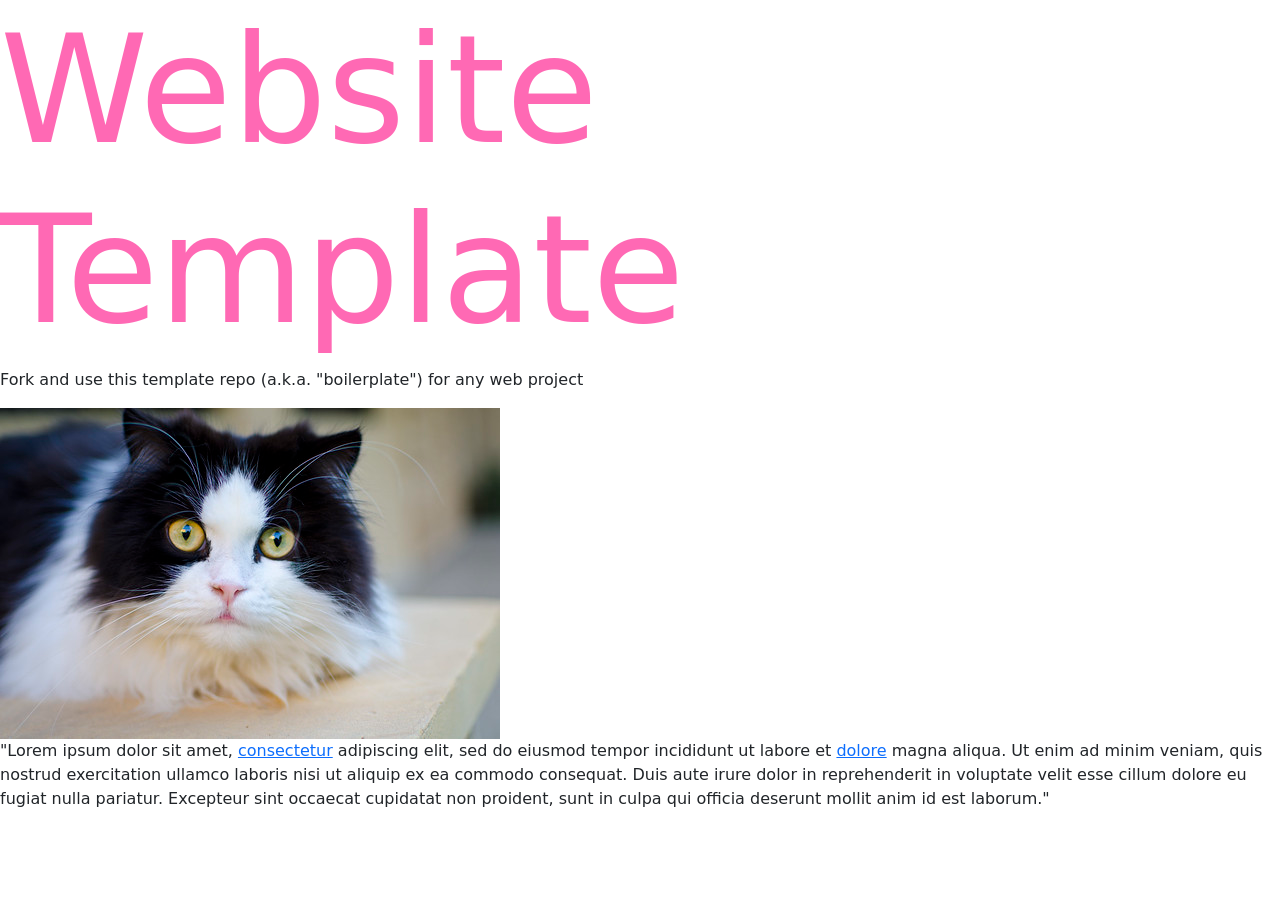
==== index.html @ 08fa93db "Update index.html" ====
<!doctype html>
<html lang="en">
<head>
	<meta charset="utf-8">
	<title>Website Template</title>
	<meta name="viewport" content="width=device-width,initial-scale=1">
	<link href="https://cdn.jsdelivr.net/npm/bootstrap@5.3.8/dist/css/bootstrap.min.css" rel="stylesheet">
	<link rel="stylesheet" href="./assets/css/styles.css">
</head>
<body>

	<h1>Website Template</h1>
	<p>Fork and use this template repo (a.k.a. "boilerplate") for any web project</p>
	<img src="assets/img/cat.jpg" alt="">
	<p>"Lorem ipsum dolor sit amet, <a href="01.html">consectetur</a> adipiscing elit, sed do eiusmod tempor incididunt ut labore et <a href="02.html"> dolore</a> magna aliqua. Ut enim ad minim veniam, quis nostrud exercitation ullamco laboris nisi ut aliquip ex ea commodo consequat. Duis aute irure dolor in reprehenderit in voluptate velit esse cillum dolore eu fugiat nulla pariatur. Excepteur sint occaecat cupidatat non proident, sunt in culpa qui officia deserunt mollit anim id est laborum."</p>

	<script src="https://cdn.jsdelivr.net/npm/bootstrap@5.3.8/dist/js/bootstrap.bundle.min.js"></script>
	<script src="./assets/js/main.js"></script>
</body>
</html>
---- assets/css/styles.css ----
/* styles.css */

h1 {
	font-size: 150px;
	color: hotpink;
}
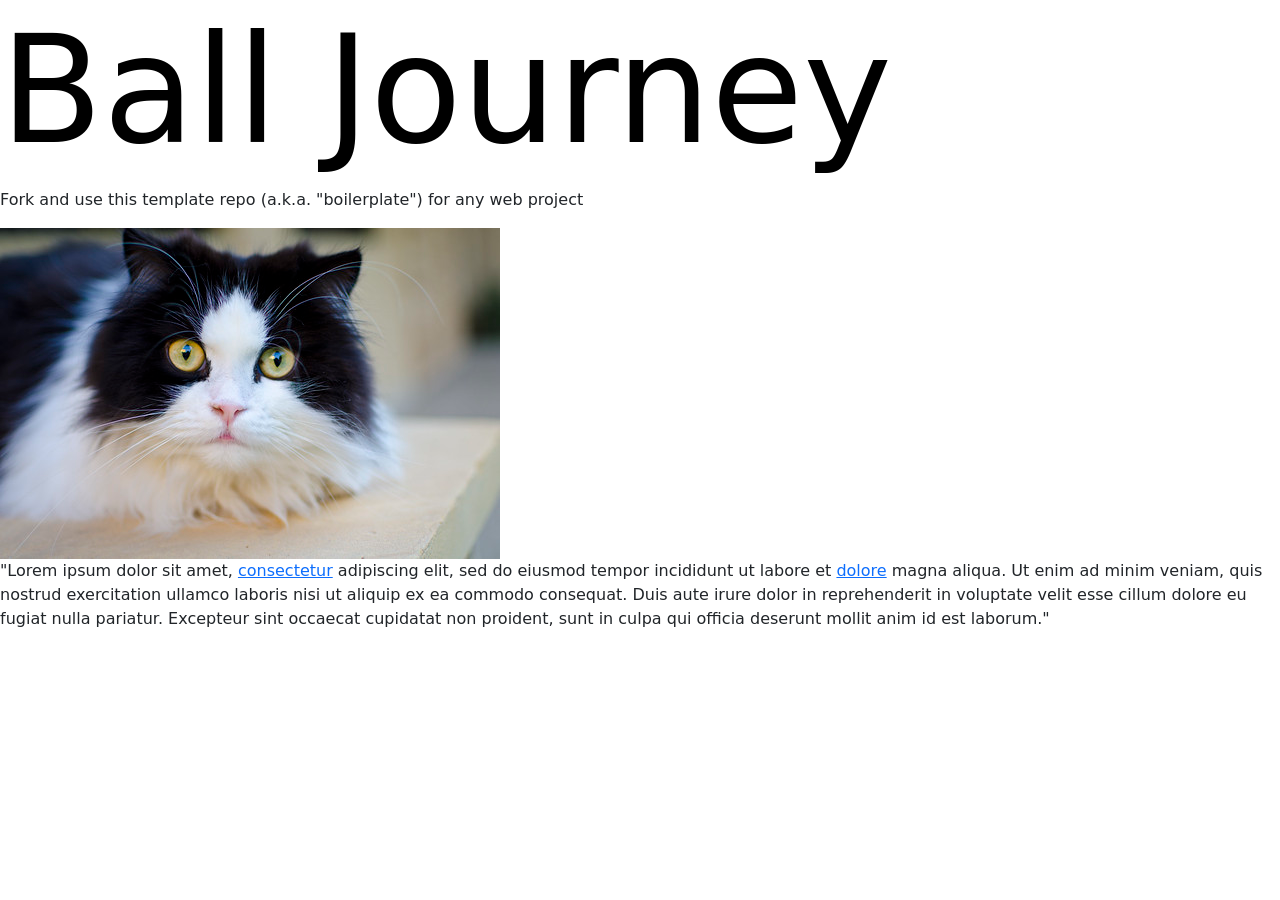
==== commit a8399962: "Update index.html" ====
--- a/index.html
+++ b/index.html
@@ -9,10 +9,10 @@
 </head>
 <body>
 
-	<h1>Website Template</h1>
+	<h1>Ball Journey</h1>
 	<p>Fork and use this template repo (a.k.a. "boilerplate") for any web project</p>
 	<img src="assets/img/cat.jpg" alt="">
-	<p>"Lorem ipsum dolor sit amet, <a href="01.html">consectetur</a> adipiscing elit, sed do eiusmod tempor incididunt ut labore et <a href="02.html"> dolore</a> magna aliqua. Ut enim ad minim veniam, quis nostrud exercitation ullamco laboris nisi ut aliquip ex ea commodo consequat. Duis aute irure dolor in reprehenderit in voluptate velit esse cillum dolore eu fugiat nulla pariatur. Excepteur sint occaecat cupidatat non proident, sunt in culpa qui officia deserunt mollit anim id est laborum."</p>
+	<p>"Lorem ipsum dolor sit amet, <a href="01.html">consectetur</a> adipiscing elit, sed do eiusmod tempor incididunt ut labore et <a href="02.html">dolore</a> magna aliqua. Ut enim ad minim veniam, quis nostrud exercitation ullamco laboris nisi ut aliquip ex ea commodo consequat. Duis aute irure dolor in reprehenderit in voluptate velit esse cillum dolore eu fugiat nulla pariatur. Excepteur sint occaecat cupidatat non proident, sunt in culpa qui officia deserunt mollit anim id est laborum."</p>
 
 	<script src="https://cdn.jsdelivr.net/npm/bootstrap@5.3.8/dist/js/bootstrap.bundle.min.js"></script>
 	<script src="./assets/js/main.js"></script>
--- a/assets/css/styles.css
+++ b/assets/css/styles.css
@@ -2,5 +2,5 @@
 
 h1 {
 	font-size: 150px;
-	color: hotpink;
+	color: black;
 }
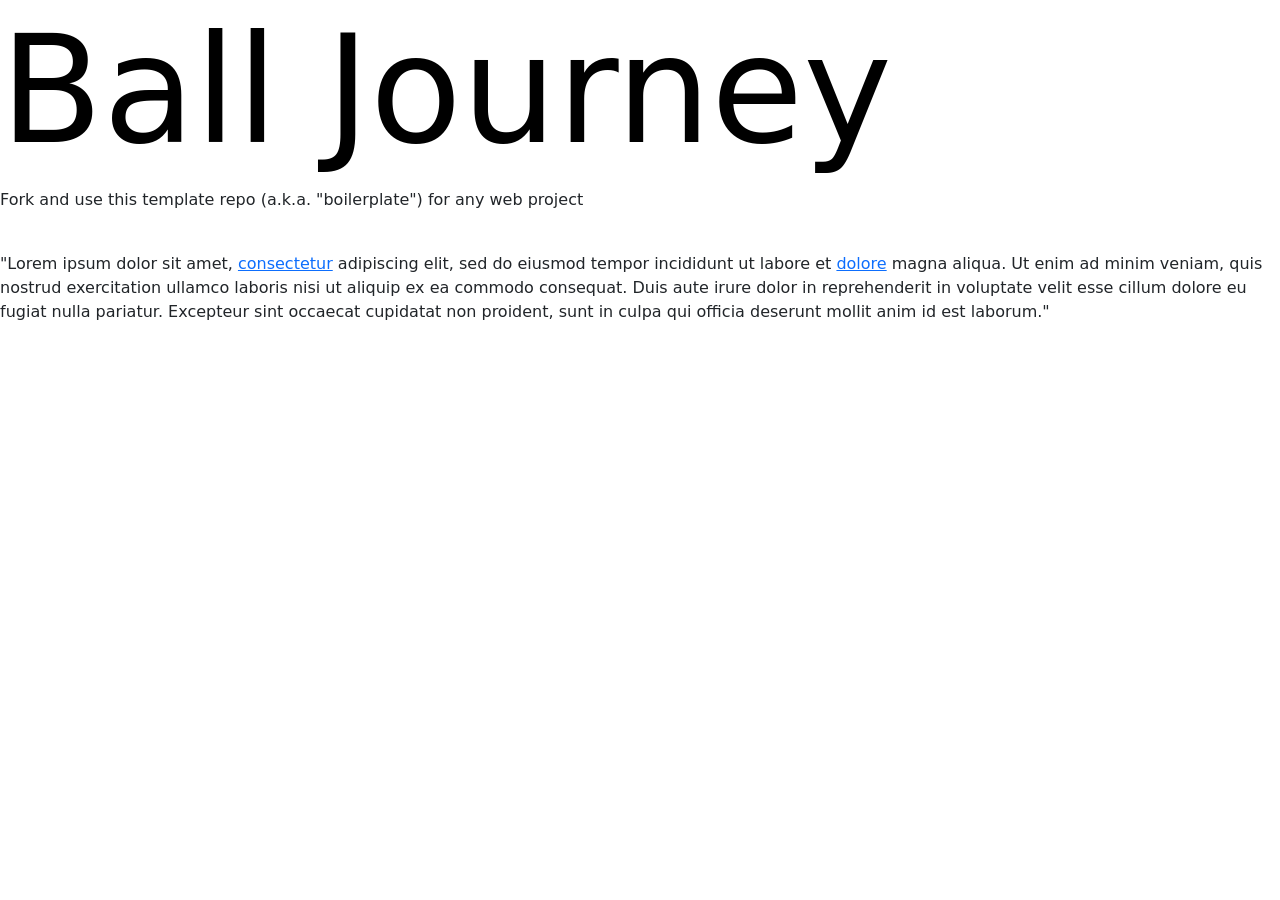
==== commit 4d1a483c: "Update index.html" ====
--- a/index.html
+++ b/index.html
@@ -11,7 +11,7 @@
 
 	<h1>Ball Journey</h1>
 	<p>Fork and use this template repo (a.k.a. "boilerplate") for any web project</p>
-	<img src="assets/img/cat.jpg" alt="">
+	<img src="assets/img/Hoop_1.jpg" alt="">
 	<p>"Lorem ipsum dolor sit amet, <a href="01.html">consectetur</a> adipiscing elit, sed do eiusmod tempor incididunt ut labore et <a href="02.html">dolore</a> magna aliqua. Ut enim ad minim veniam, quis nostrud exercitation ullamco laboris nisi ut aliquip ex ea commodo consequat. Duis aute irure dolor in reprehenderit in voluptate velit esse cillum dolore eu fugiat nulla pariatur. Excepteur sint occaecat cupidatat non proident, sunt in culpa qui officia deserunt mollit anim id est laborum."</p>
 
 	<script src="https://cdn.jsdelivr.net/npm/bootstrap@5.3.8/dist/js/bootstrap.bundle.min.js"></script>
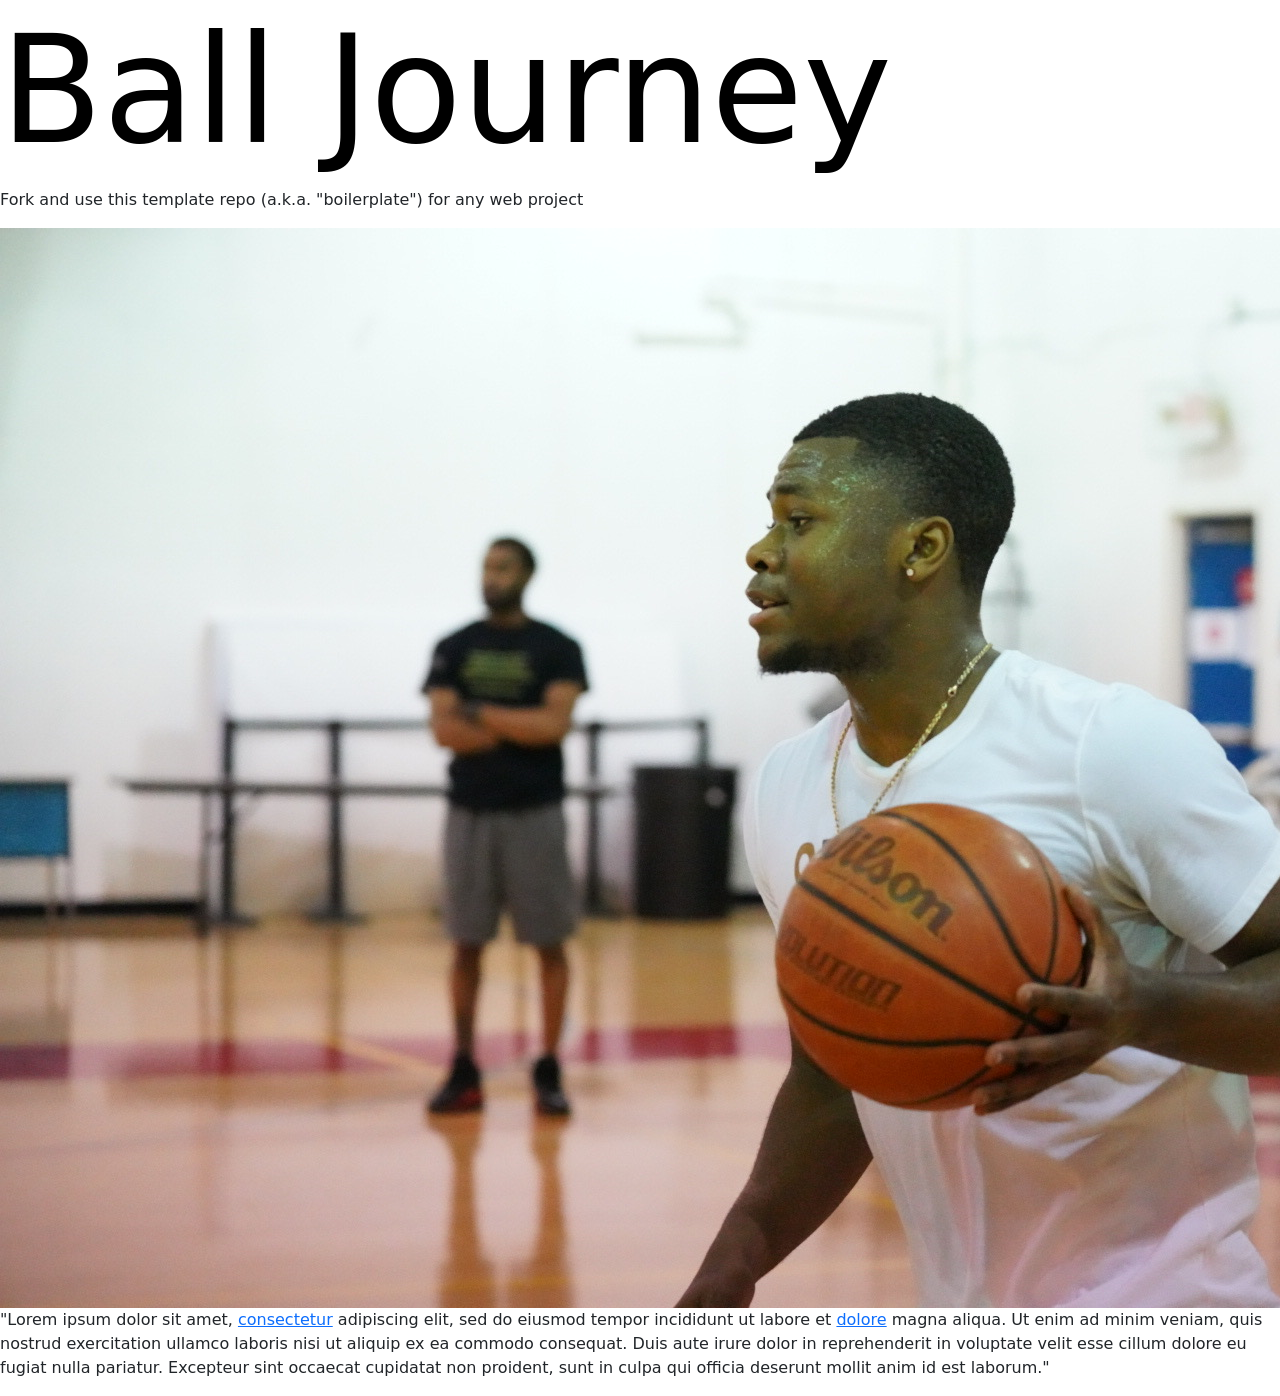
==== commit 4eba7d31: "Update index.html" ====
--- a/index.html
+++ b/index.html
@@ -11,7 +11,7 @@
 
 	<h1>Ball Journey</h1>
 	<p>Fork and use this template repo (a.k.a. "boilerplate") for any web project</p>
-	<img src="assets/img/Hoop_1.jpg" alt="">
+	<img src="assets/img/Hoop_1.JPG" alt="">
 	<p>"Lorem ipsum dolor sit amet, <a href="01.html">consectetur</a> adipiscing elit, sed do eiusmod tempor incididunt ut labore et <a href="02.html">dolore</a> magna aliqua. Ut enim ad minim veniam, quis nostrud exercitation ullamco laboris nisi ut aliquip ex ea commodo consequat. Duis aute irure dolor in reprehenderit in voluptate velit esse cillum dolore eu fugiat nulla pariatur. Excepteur sint occaecat cupidatat non proident, sunt in culpa qui officia deserunt mollit anim id est laborum."</p>
 
 	<script src="https://cdn.jsdelivr.net/npm/bootstrap@5.3.8/dist/js/bootstrap.bundle.min.js"></script>
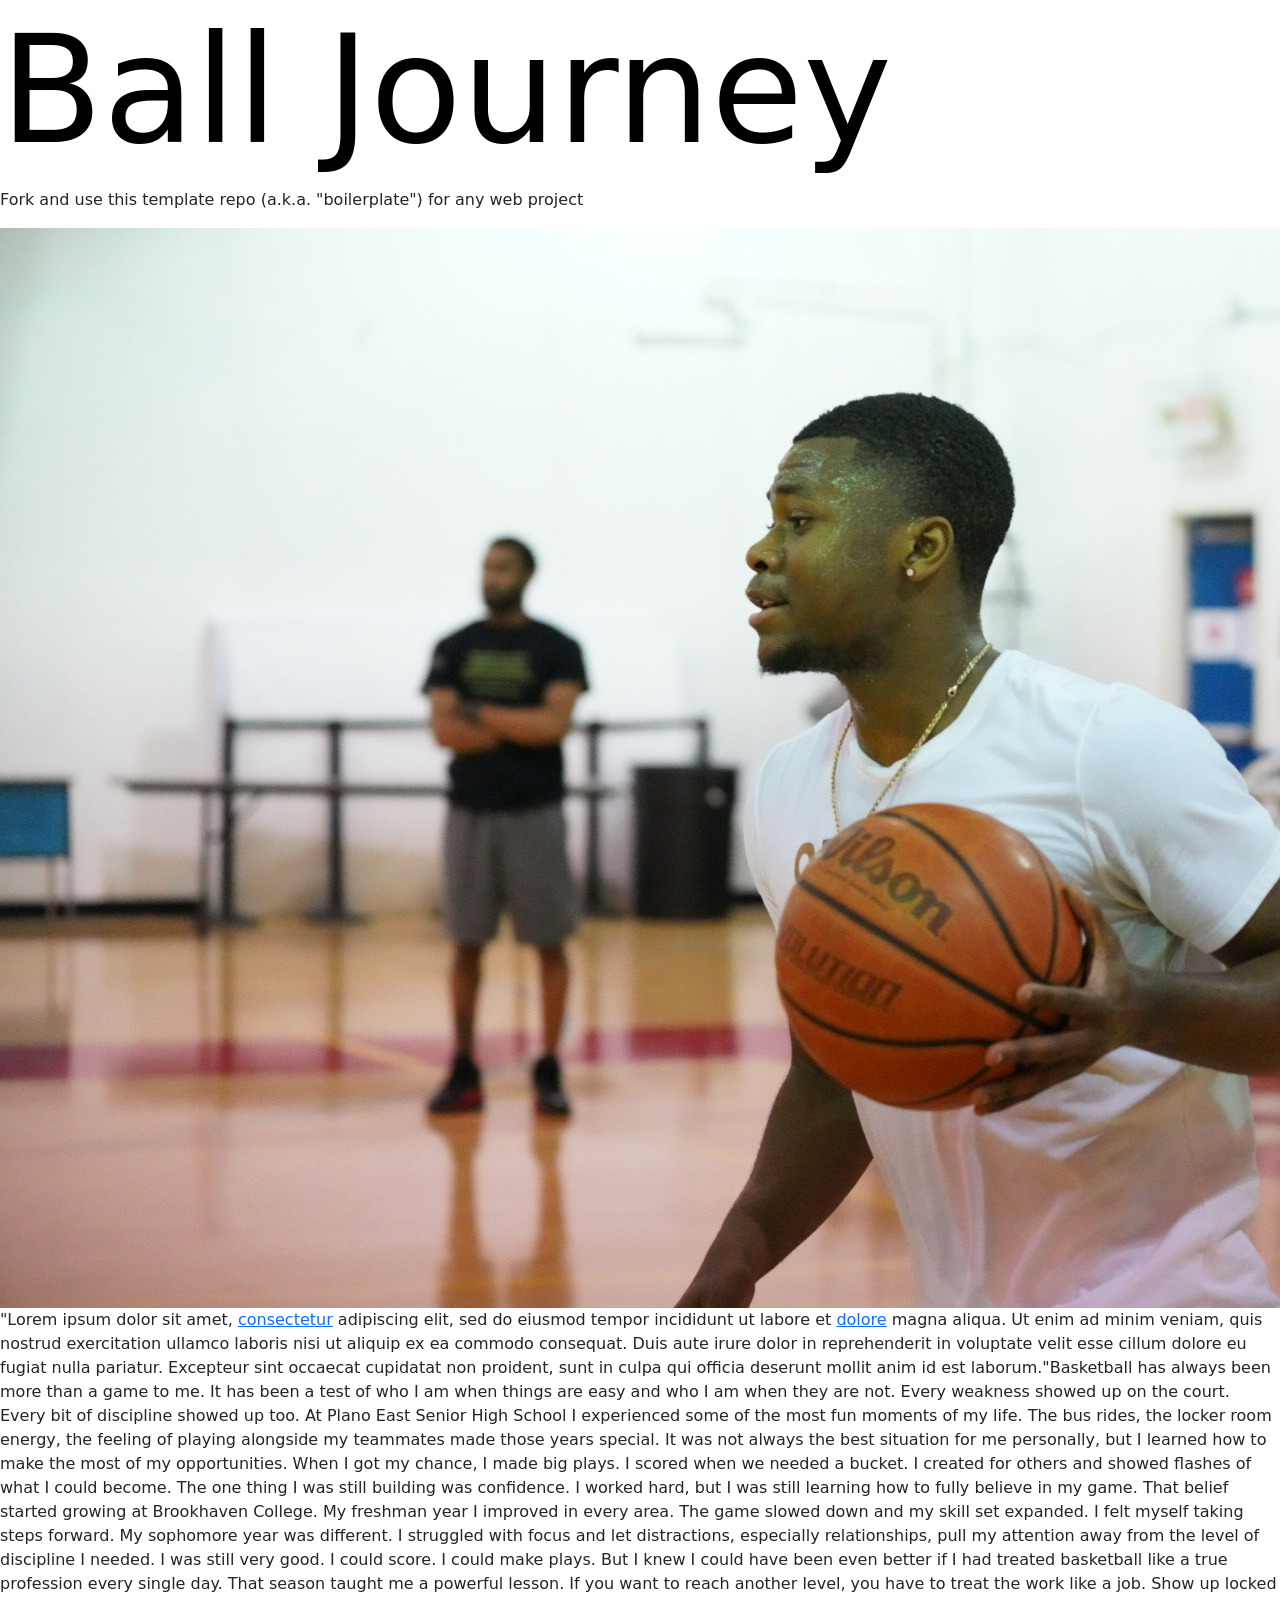
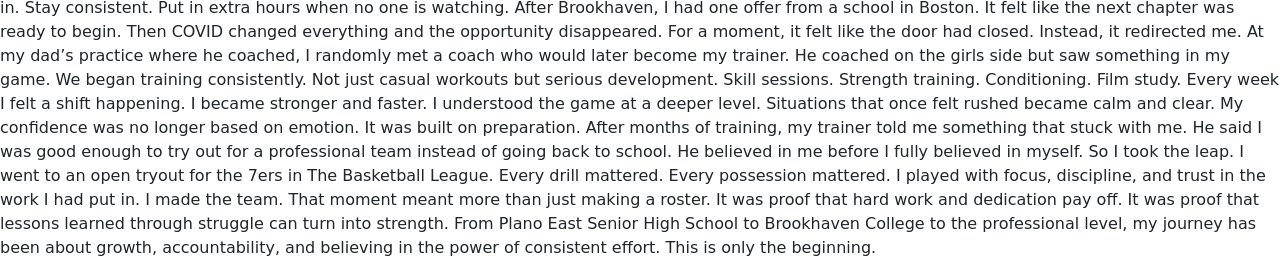
==== commit 2b9610af: "Update index.html" ====
--- a/index.html
+++ b/index.html
@@ -12,7 +12,22 @@
 	<h1>Ball Journey</h1>
 	<p>Fork and use this template repo (a.k.a. "boilerplate") for any web project</p>
 	<img src="assets/img/Hoop_1.JPG" alt="">
-	<p>"Lorem ipsum dolor sit amet, <a href="01.html">consectetur</a> adipiscing elit, sed do eiusmod tempor incididunt ut labore et <a href="02.html">dolore</a> magna aliqua. Ut enim ad minim veniam, quis nostrud exercitation ullamco laboris nisi ut aliquip ex ea commodo consequat. Duis aute irure dolor in reprehenderit in voluptate velit esse cillum dolore eu fugiat nulla pariatur. Excepteur sint occaecat cupidatat non proident, sunt in culpa qui officia deserunt mollit anim id est laborum."</p>
+	<p>"Lorem ipsum dolor sit amet, <a href="01.html">consectetur</a> adipiscing elit, sed do eiusmod tempor incididunt ut labore et <a href="02.html">dolore</a> magna aliqua. Ut enim ad minim veniam, quis nostrud exercitation ullamco laboris nisi ut aliquip ex ea commodo consequat. Duis aute irure dolor in reprehenderit in voluptate velit esse cillum dolore eu fugiat nulla pariatur. Excepteur sint occaecat cupidatat non proident, sunt in culpa qui officia deserunt mollit anim id est laborum."Basketball has always been more than a game to me. It has been a test of who I am when things are easy and who I am when they are not. Every weakness showed up on the court. Every bit of discipline showed up too.
+At Plano East Senior High School I experienced some of the most fun moments of my life. The bus rides, the locker room energy, the feeling of playing alongside my teammates made those years special. It was not always the best situation for me personally, but I learned how to make the most of my opportunities. When I got my chance, I made big plays. I scored when we needed a bucket. I created for others and showed flashes of what I could become.
+The one thing I was still building was confidence. I worked hard, but I was still learning how to fully believe in my game.
+That belief started growing at Brookhaven College. My freshman year I improved in every area. The game slowed down and my skill set expanded. I felt myself taking steps forward. My sophomore year was different. I struggled with focus and let distractions, especially relationships, pull my attention away from the level of discipline I needed.
+I was still very good. I could score. I could make plays. But I knew I could have been even better if I had treated basketball like a true profession every single day. That season taught me a powerful lesson. If you want to reach another level, you have to treat the work like a job. Show up locked in. Stay consistent. Put in extra hours when no one is watching.
+After Brookhaven, I had one offer from a school in Boston. It felt like the next chapter was ready to begin. Then COVID changed everything and the opportunity disappeared. For a moment, it felt like the door had closed.
+Instead, it redirected me.
+At my dad’s practice where he coached, I randomly met a coach who would later become my trainer. He coached on the girls side but saw something in my game. We began training consistently. Not just casual workouts but serious development. Skill sessions. Strength training. Conditioning. Film study. Every week I felt a shift happening.
+I became stronger and faster. I understood the game at a deeper level. Situations that once felt rushed became calm and clear. My confidence was no longer based on emotion. It was built on preparation.
+After months of training, my trainer told me something that stuck with me. He said I was good enough to try out for a professional team instead of going back to school. He believed in me before I fully believed in myself.
+So I took the leap.
+I went to an open tryout for the 7ers in The Basketball League. Every drill mattered. Every possession mattered. I played with focus, discipline, and trust in the work I had put in.
+I made the team.
+That moment meant more than just making a roster. It was proof that hard work and dedication pay off. It was proof that lessons learned through struggle can turn into strength. From Plano East Senior High School to Brookhaven College to the professional level, my journey has been about growth, accountability, and believing in the power of consistent effort.
+This is only the beginning.
+</p>
 
 	<script src="https://cdn.jsdelivr.net/npm/bootstrap@5.3.8/dist/js/bootstrap.bundle.min.js"></script>
 	<script src="./assets/js/main.js"></script>
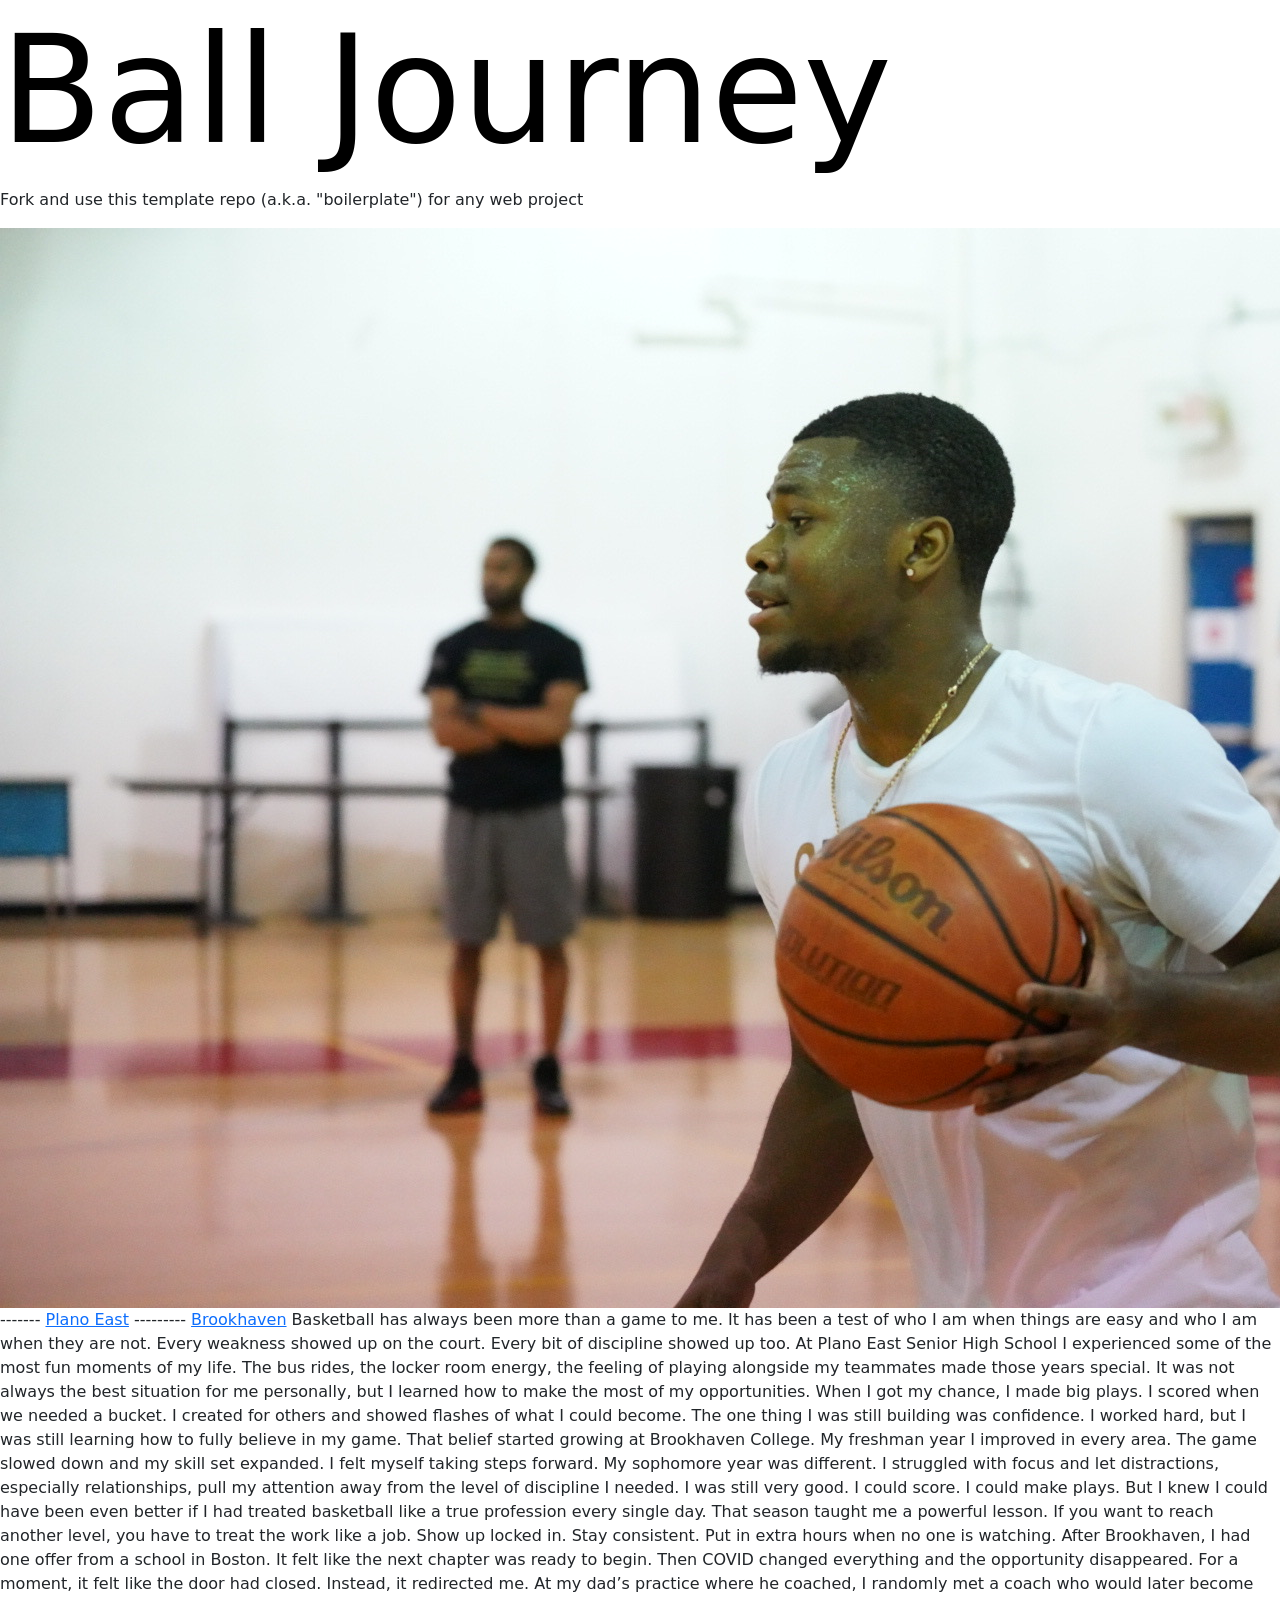
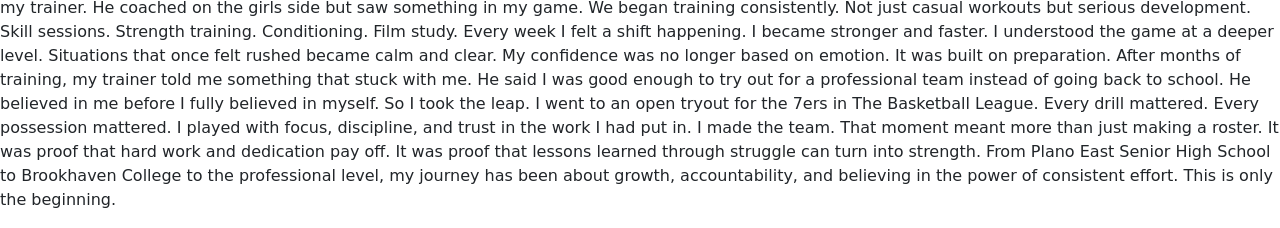
==== commit a807d009: "Update index.html" ====
--- a/index.html
+++ b/index.html
@@ -12,7 +12,8 @@
 	<h1>Ball Journey</h1>
 	<p>Fork and use this template repo (a.k.a. "boilerplate") for any web project</p>
 	<img src="assets/img/Hoop_1.JPG" alt="">
-	<p>"Lorem ipsum dolor sit amet, <a href="01.html">consectetur</a> adipiscing elit, sed do eiusmod tempor incididunt ut labore et <a href="02.html">dolore</a> magna aliqua. Ut enim ad minim veniam, quis nostrud exercitation ullamco laboris nisi ut aliquip ex ea commodo consequat. Duis aute irure dolor in reprehenderit in voluptate velit esse cillum dolore eu fugiat nulla pariatur. Excepteur sint occaecat cupidatat non proident, sunt in culpa qui officia deserunt mollit anim id est laborum."Basketball has always been more than a game to me. It has been a test of who I am when things are easy and who I am when they are not. Every weakness showed up on the court. Every bit of discipline showed up too.
+	<p>------- <a href="01.html">Plano East</a> --------- <a href="02.html">Brookhaven</a> 
+		Basketball has always been more than a game to me. It has been a test of who I am when things are easy and who I am when they are not. Every weakness showed up on the court. Every bit of discipline showed up too.
 At Plano East Senior High School I experienced some of the most fun moments of my life. The bus rides, the locker room energy, the feeling of playing alongside my teammates made those years special. It was not always the best situation for me personally, but I learned how to make the most of my opportunities. When I got my chance, I made big plays. I scored when we needed a bucket. I created for others and showed flashes of what I could become.
 The one thing I was still building was confidence. I worked hard, but I was still learning how to fully believe in my game.
 That belief started growing at Brookhaven College. My freshman year I improved in every area. The game slowed down and my skill set expanded. I felt myself taking steps forward. My sophomore year was different. I struggled with focus and let distractions, especially relationships, pull my attention away from the level of discipline I needed.
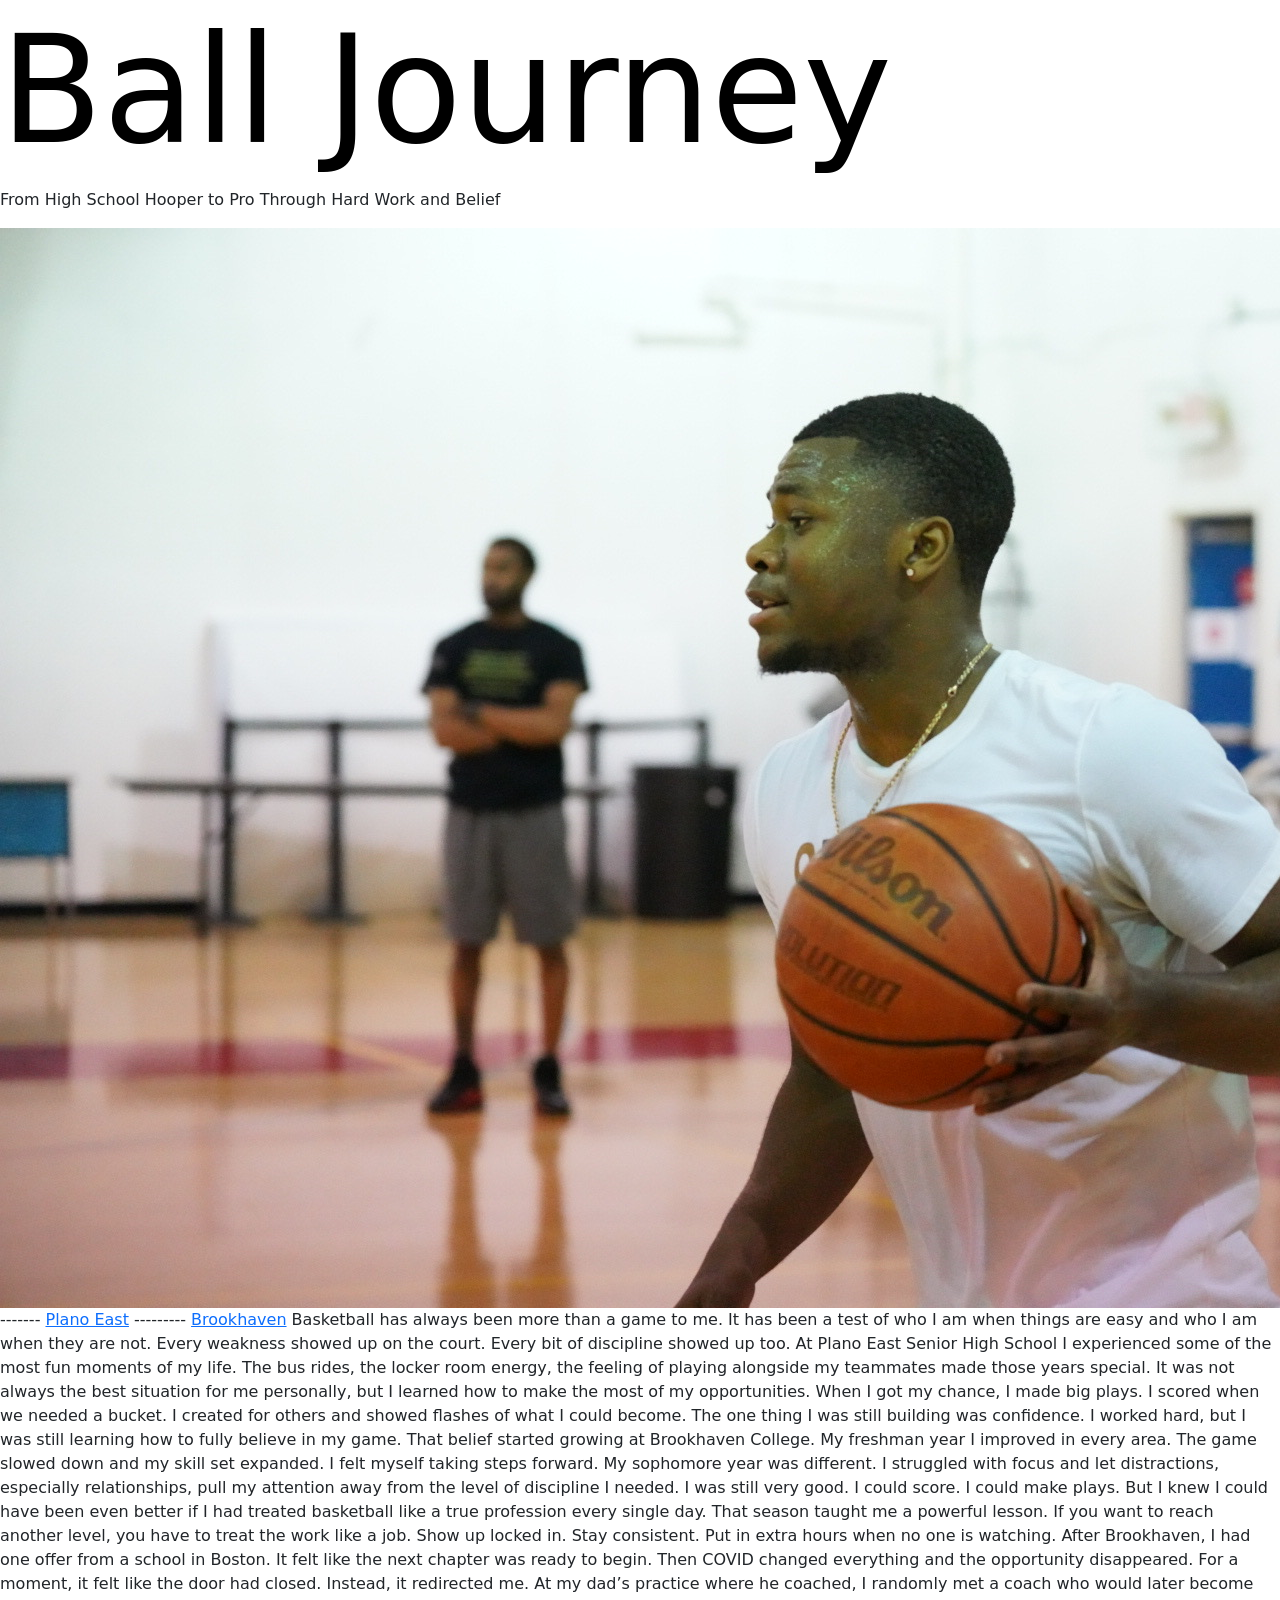
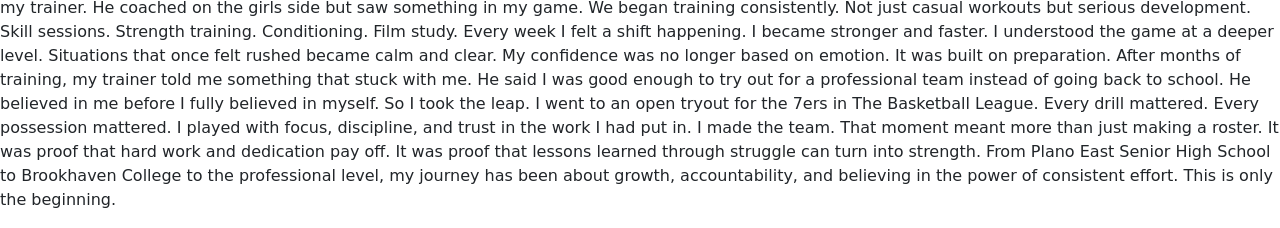
==== commit 7a5813a0: "Update index.html" ====
--- a/index.html
+++ b/index.html
@@ -10,7 +10,7 @@
 <body>
 
 	<h1>Ball Journey</h1>
-	<p>Fork and use this template repo (a.k.a. "boilerplate") for any web project</p>
+	<p>From High School Hooper to Pro Through Hard Work and Belief</p>
 	<img src="assets/img/Hoop_1.JPG" alt="">
 	<p>------- <a href="01.html">Plano East</a> --------- <a href="02.html">Brookhaven</a> 
 		Basketball has always been more than a game to me. It has been a test of who I am when things are easy and who I am when they are not. Every weakness showed up on the court. Every bit of discipline showed up too.
